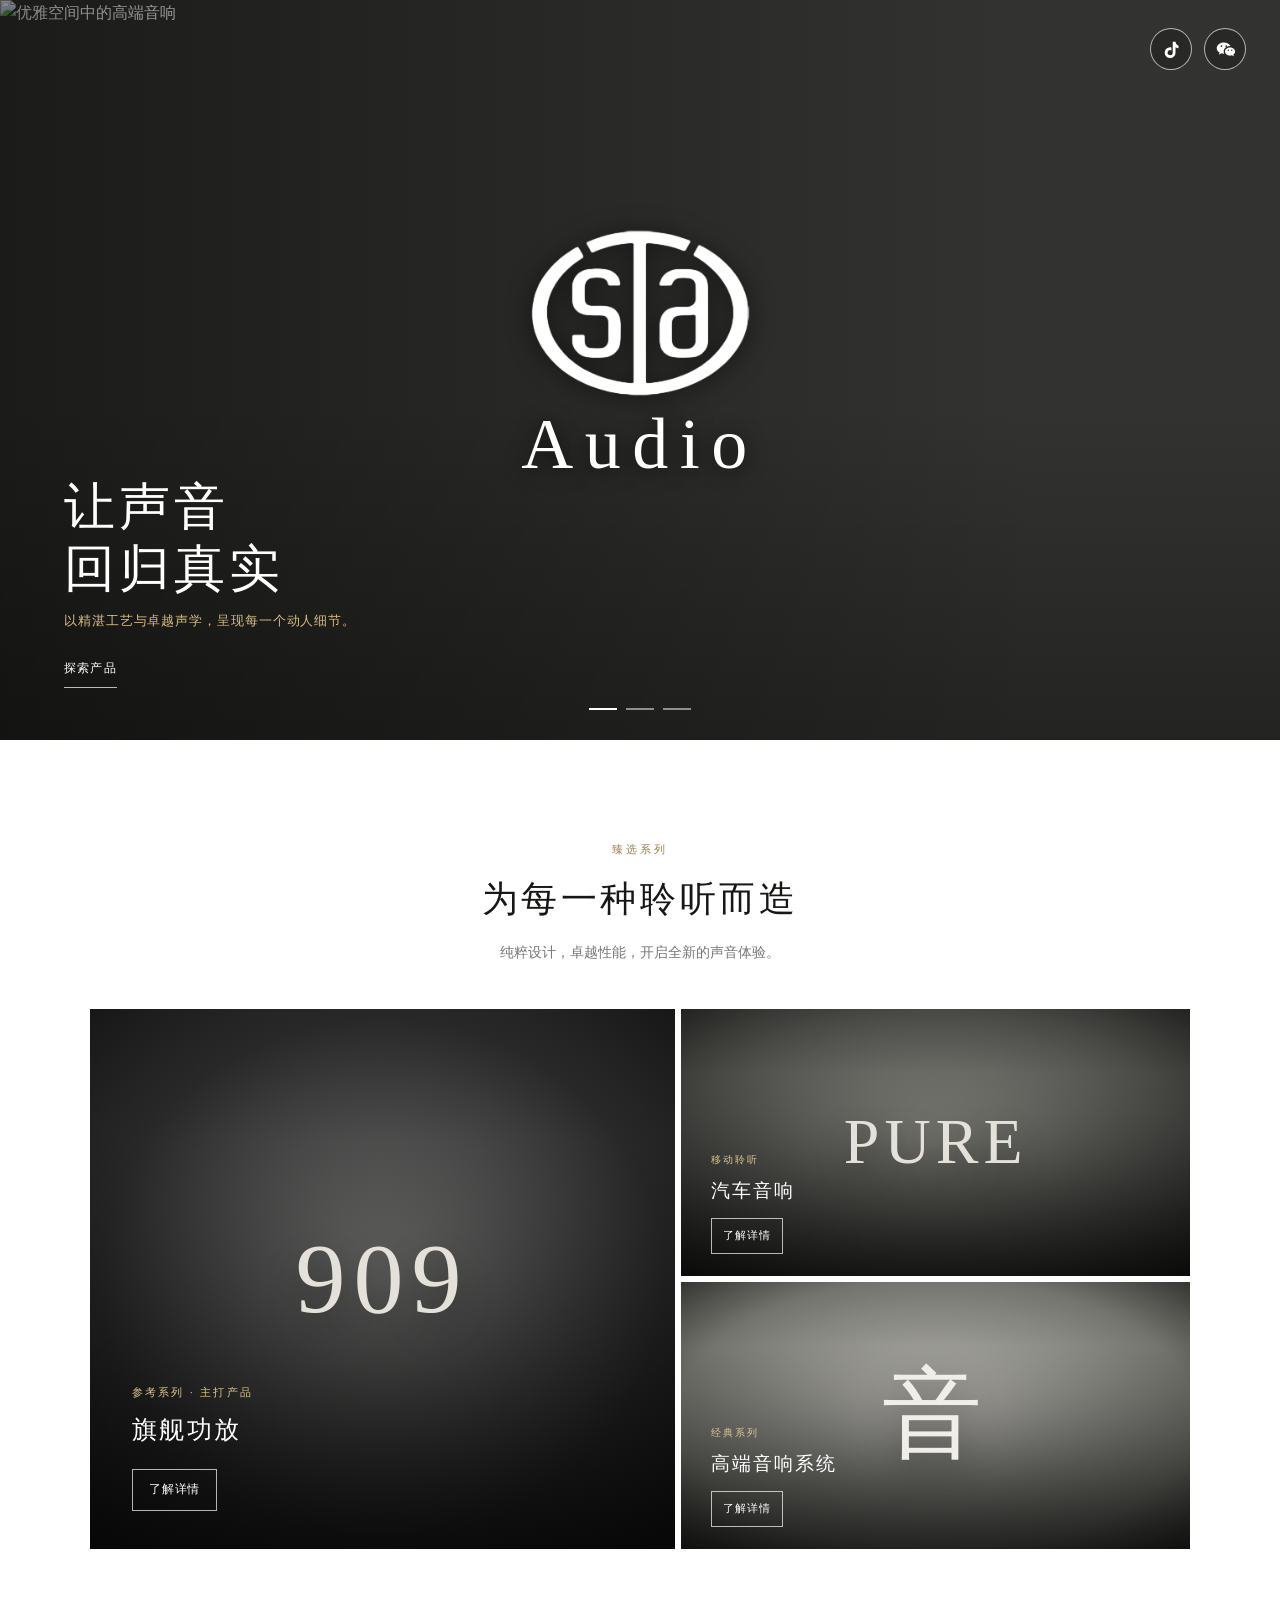
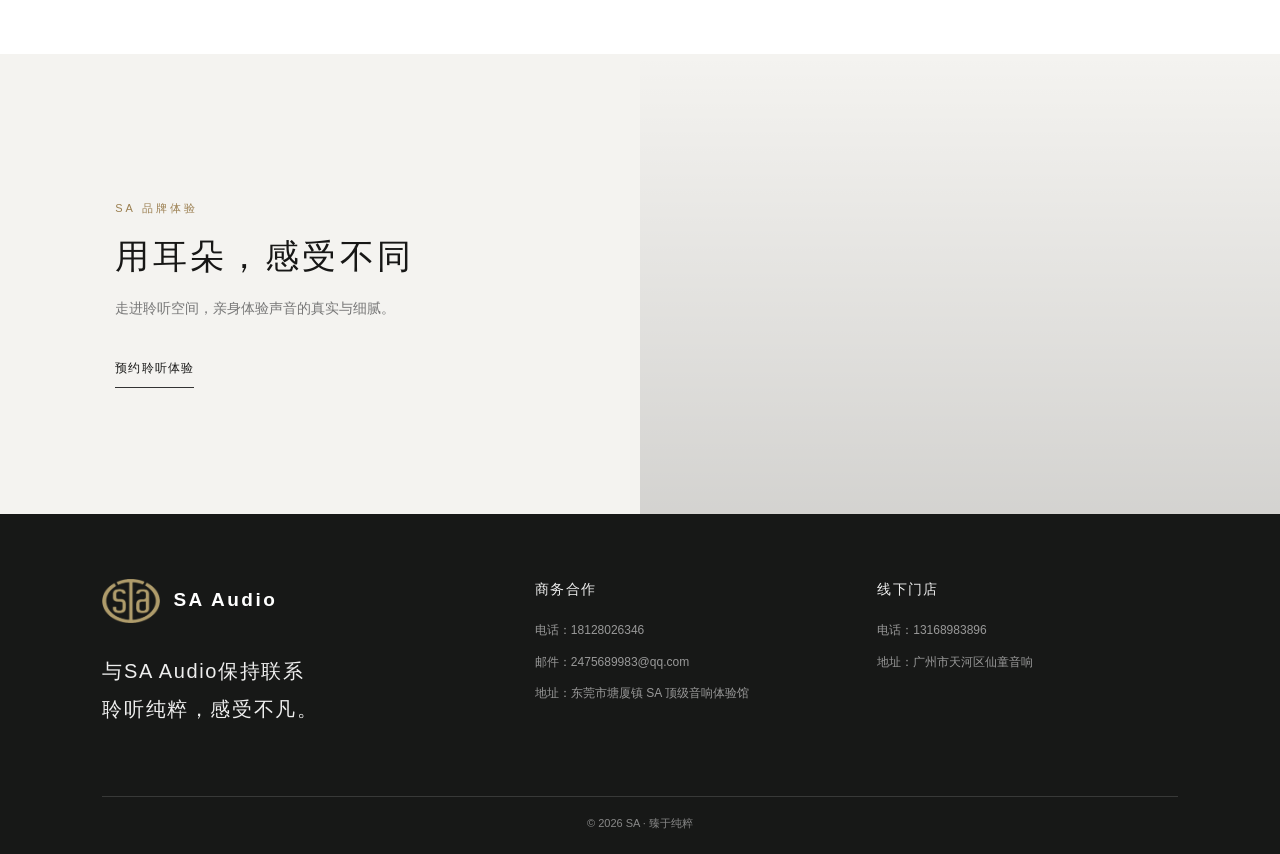
==== index.html @ 5823b345 "Add files via upload" ====
<!doctype html>
<html lang="zh-CN">
<head>
  <meta charset="utf-8">
  <meta name="viewport" content="width=device-width, initial-scale=1">
  <title>SA｜臻于纯粹</title>
  <link rel="stylesheet" href="style.css">
</head>
<body>
  <main id="top">
    <section class="hero-slide" id="home-audio" data-carousel aria-label="家庭音响">
      <img class="slide-image" src="https://images.unsplash.com/photo-1600210492486-724fe5c67fb0?auto=format&fit=crop&w=2200&q=85" alt="优雅空间中的高端音响">
      <div class="shade"></div>
      <div class="hero-social" aria-label="社交平台">
        <button type="button" aria-label="抖音" title="抖音"><svg viewBox="0 0 24 24" aria-hidden="true"><path d="M16.6 3c.3 2.2 1.5 3.7 3.4 4.5v3.2a9 9 0 0 1-3.4-1.3v6.2a6.2 6.2 0 1 1-6.2-6.2c.5 0 1 .1 1.5.2v3.4a2.9 2.9 0 1 0 1.5 2.6V3h3.2Z"/></svg></button>
        <button type="button" aria-label="微信" title="微信"><svg viewBox="0 0 24 24" aria-hidden="true"><path d="M10.2 4C5.7 4 2 6.9 2 10.5c0 2 1.2 3.8 3.2 5l-.8 2.4 2.9-1.5c.9.2 1.8.4 2.8.4h.4a5.7 5.7 0 0 1-.6-2.5c0-3.4 3.3-6.2 7.3-6.2h.6C16.5 5.7 13.6 4 10.2 4Zm-2.8 5.1a1 1 0 1 1 0-2 1 1 0 0 1 0 2Zm5.4 0a1 1 0 1 1 0-2 1 1 0 0 1 0 2Zm4.4.5c-3.2 0-5.8 2-5.8 4.6s2.6 4.6 5.8 4.6c.7 0 1.4-.1 2-.3l2.4 1.2-.7-1.9c1.3-.8 2.1-2.1 2.1-3.6 0-2.6-2.6-4.6-5.8-4.6Zm-1.9 4a.8.8 0 1 1 0-1.6.8.8 0 0 1 0 1.6Zm3.8 0a.8.8 0 1 1 0-1.6.8.8 0 0 1 0 1.6Z"/></svg></button>
      </div>
      <div class="hero-brand"><img src="images/SA_logo.png" alt="SA 标志"><span class="hero-brand-name">Audio</span></div>
      <div class="hero-copy"><h1>让声音<br>回归真实</h1><p>以精湛工艺与卓越声学，呈现每一个动人细节。</p><a class="light-link" href="#products">探索产品</a></div>
      <div class="dots"></div>
    </section>
    <section class="products" id="products">
      <div class="section-heading"><p class="eyebrow">臻选系列</p><h2>为每一种聆听而造</h2><p>纯粹设计，卓越性能，开启全新的声音体验。</p></div>
      <div class="product-showcase">
        <article class="product-card product-featured"><div class="product-art art-one"><span>909</span></div><div class="product-info"><p>参考系列 · 主打产品</p><h3>旗舰功放</h3><a href="products/amplifier.html" class="detail-button">了解详情</a></div></article>
        <div class="product-side">
          <article class="product-card product-secondary product-third"><div class="product-art art-three"><span>PURE</span></div><div class="product-info"><p>移动聆听</p><h3>汽车音响</h3><a href="products/car-audio.html" class="detail-button">了解详情</a></div></article>
          <article class="product-card product-secondary product-second"><div class="product-art art-two"><span>音</span></div><div class="product-info"><p>经典系列</p><h3>高端音响系统</h3><a href="products/speaker-system.html" class="detail-button">了解详情</a></div></article>
        </div>
      </div>
    </section>
    <section class="experience"><div class="experience-copy"><p class="eyebrow">SA 品牌体验</p><h2>用耳朵，感受不同</h2><p>走进聆听空间，亲身体验声音的真实与细腻。</p><a class="dark-link" href="#contact">预约聆听体验</a></div><div class="experience-image" role="img" aria-label="温暖舒适的聆听空间"></div></section>
  </main>
  <footer id="contact">
    <div class="footer-main">
      <div class="footer-brand-block"><a class="brand footer-brand" href="#top"><img src="images/SA_logo.png" alt="SA 标志"><span>SA Audio</span></a><p class="footer-slogan">与SA Audio保持联系<br>聆听纯粹，感受不凡。</p></div>
      <div class="footer-col"><h3>商务合作</h3><p>电话：18128026346</p><p>邮件：2475689983@qq.com</p><p>地址：东莞市塘厦镇 SA 顶级音响体验馆</p></div>
      <div class="footer-col"><h3>线下门店</h3><p>电话：13168983896</p><p>地址：广州市天河区仙童音响</p></div>
    </div>
    <div class="footer-bottom"><span>© 2026 SA · 臻于纯粹</span></div>
  </footer>
  <script src="script.js" defer></script>
</body>
</html>
---- style.css ----
*{box-sizing:border-box}
html{scroll-behavior:smooth}
body{margin:0;color:#171716;background:#fff;font-family:"Microsoft YaHei",Arial,sans-serif;line-height:1.6}
a{color:inherit;text-decoration:none}
.brand{display:flex;align-items:center;gap:13px;font-size:19px;font-weight:600;letter-spacing:.13em}
.brand img{width:58px;height:58px;object-fit:contain;filter:brightness(0) saturate(100%) invert(67%) sepia(17%) saturate(755%) hue-rotate(5deg) brightness(91%) contrast(86%)}
.brand small{display:block;font-size:9px;font-weight:400;letter-spacing:.18em;color:#aaa}
.hero-slide{height:min(740px,68vw);min-height:510px;position:relative;overflow:hidden;background:#343432;color:white}
.slide-image{position:absolute;width:100%;height:100%;inset:0;object-fit:cover;transition:opacity .5s}
.shade{position:absolute;inset:0;background:linear-gradient(90deg,rgba(0,0,0,.48),rgba(0,0,0,.03) 80%),linear-gradient(0deg,rgba(0,0,0,.3),transparent 45%)}
.hero-social{position:absolute;z-index:3;top:28px;right:34px;display:flex;gap:12px}
.hero-social button{width:42px;height:42px;display:grid;place-items:center;border:1px solid #ffffffa8;border-radius:50%;background:#0003;color:#fff;cursor:default;transition:background .2s}
.hero-social button:hover{background:#ffffff25}
.hero-social svg{width:21px;height:21px;fill:currentColor}
.hero-copy{position:absolute;left:5%;bottom:7%;max-width:440px;z-index:1}
.eyebrow{font-size:11px;letter-spacing:.28em;text-transform:uppercase}
.hero-copy .eyebrow{color:#e6d6b8;font-size:10px}
.hero-copy h1{font-weight:300;font-size:clamp(34px,4vw,54px);letter-spacing:.08em;line-height:1.2;margin:12px 0}
.hero-copy>p:not(.eyebrow){font-size:13px;letter-spacing:.07em;color:#eee;margin:0 0 18px}
.hero-copy>p:not(.eyebrow){color:#d8bd82}
.light-link,.dark-link{display:inline-block;padding:9px 0;border-bottom:1px solid rgba(255,255,255,.7);font-size:12px;letter-spacing:.1em}
.light-link span{margin-left:25px}
.hero-brand{position:absolute;left:50%;top:48%;transform:translate(-50%,-50%);display:flex;flex-direction:column;align-items:center;gap:12px;color:#fff;text-shadow:0 2px 20px rgba(0,0,0,.72);letter-spacing:.16em;font-size:clamp(42px,6vw,72px);font-weight:700;z-index:1}
.hero-brand img{width:clamp(130px,17vw,220px);height:auto;filter:brightness(0) invert(1) drop-shadow(0 2px 12px rgba(0,0,0,.55))}
.hero-brand .hero-brand-name{font-family:"Bodoni MT",Didot,"Times New Roman",serif;font-size:inherit;font-weight:400;line-height:1;letter-spacing:.16em}
.dots{position:absolute;left:50%;bottom:30px;transform:translateX(-50%);display:flex;gap:9px;z-index:2}
.dots button{width:28px;height:2px;border:0;background:#ffffff80;padding:0;cursor:pointer}
.dots button.active{background:#fff}
.products{padding:90px 7% 105px}
.section-heading{text-align:center;margin:0 auto 45px}
.section-heading .eyebrow,.experience .eyebrow{color:#9b7f50}
.section-heading h2,.experience h2{font-size:36px;letter-spacing:.1em;font-weight:300;margin:10px 0}
.section-heading>p:last-child,.experience-copy>p:not(.eyebrow){color:#777;font-size:14px}
.product-showcase{max-width:1320px;height:540px;margin:auto;display:grid;grid-template-columns:1.15fr 1fr;gap:6px;overflow:hidden}
.product-showcase .product-card{position:relative;overflow:hidden;text-align:left;color:#fff;background:#262725}
.product-art{position:absolute;inset:0;display:grid;place-items:center;overflow:hidden;background:#282927}
.product-art:after{content:"";position:absolute;inset:0;background:linear-gradient(0deg,rgba(0,0,0,.72),rgba(0,0,0,.04) 76%)}
.product-art span{position:relative;z-index:1;font-family:Georgia,serif;font-size:clamp(65px,8vw,100px);letter-spacing:.08em;color:#e4e1da;text-shadow:0 15px 35px #0005}
.art-one{background:radial-gradient(ellipse,#7a7b79,#292a29 68%,#171817)}
.art-two{background:radial-gradient(ellipse,#c8c7c1,#797973 72%,#373834)}
.art-two span{color:#f0eee8}
.art-three{background:radial-gradient(ellipse,#96968f,#4b4c48 70%,#242522)}
.art-three span{font-size:clamp(40px,5vw,66px)}
.product-info{position:absolute;z-index:2;left:42px;bottom:38px}
.product-info p{font-size:11px;letter-spacing:.2em;color:#dcc68f;margin:0 0 8px}
.product-info h3{font-size:25px;letter-spacing:.1em;font-weight:400;margin:0 0 20px}
.detail-button{display:inline-flex;align-items:center;gap:28px;border:1px solid #ffffffb0;color:#fff;padding:10px 16px;font-size:12px;letter-spacing:.08em;transition:background .2s,color .2s}
.detail-button:hover{background:#fff;color:#222}
.product-side{display:grid;grid-template-rows:1fr 1fr;gap:6px;min-height:0}
.product-side .product-card{min-height:0}
.product-secondary .product-info{left:30px;right:16px;bottom:22px}
.product-secondary .product-info h3{font-size:19px;margin-bottom:12px}
.product-secondary .product-info p{font-size:10px}
.product-secondary .detail-button{padding:8px 11px;gap:18px;font-size:11px}
.experience{display:grid;grid-template-columns:1fr 1fr;min-height:460px;background:#f4f3f0}
.experience-copy{padding:80px 10% 70px 18%;align-self:center}
.experience h2{font-size:34px}
.dark-link{border-color:#333;margin-top:16px}
.experience-image{background:linear-gradient(0deg,#0002,#0000),url('https://images.unsplash.com/photo-1600210492486-724fe5c67fb0?auto=format&fit=crop&w=1400&q=85') center/cover}
footer{background:#171817;color:#eee;padding:58px 8% 22px}
.footer-main{display:grid;grid-template-columns:1.3fr 1fr 1fr;gap:42px;padding-bottom:48px}
.footer-brand{color:#fff}
.footer-slogan{font-size:20px;line-height:1.9;font-weight:300;letter-spacing:.08em;margin-top:22px}
.footer-col h3{font-weight:400;letter-spacing:.1em;font-size:14px;margin:6px 0 20px}
.footer-col a,.footer-col p{display:block;font-size:12px;color:#bdbdb9;margin:10px 0;line-height:1.8}
.footer-col p{color:#999}
.footer-col a:hover{color:#d8bd82}
.footer-bottom{border-top:1px solid #ffffff24;padding-top:18px;display:flex;justify-content:space-between;color:#888;font-size:11px}
.footer-bottom{justify-content:center;text-align:center}
@media(max-width:760px){
  .hero-slide{min-height:570px;height:78vh;max-height:740px}
  .hero-social{top:18px;right:18px;gap:9px}
  .hero-social button{width:38px;height:38px}
  .hero-copy{left:7%;right:7%;bottom:8%}
  .hero-copy h1{font-size:34px}
  .hero-brand{font-size:44px;top:42%}
  .hero-brand img{width:145px}
  .dots{bottom:22px}
  .products{padding:70px 6% 78px}
  .section-heading{margin-bottom:32px}
  .section-heading h2,.experience h2{font-size:28px}
  .product-showcase{height:auto;grid-template-columns:1fr;gap:8px}
  .product-featured{height:360px}
  .product-side{height:520px;gap:8px}
  .product-info{left:24px;bottom:24px}
  .product-info h3{font-size:22px}
  .product-secondary .product-info{left:20px;bottom:16px}
  .product-secondary .product-info h3{font-size:17px}
  .product-secondary .detail-button{padding:7px 9px;gap:12px;font-size:10px}
  .experience{grid-template-columns:1fr}
  .experience-copy{padding:58px 8%}
  .experience-image{height:290px}
  footer{padding:44px 7% 20px}
  .footer-main{grid-template-columns:1fr 1fr;gap:26px}
  .footer-brand-block{grid-column:1/-1}
  .footer-slogan{font-size:18px}
  .footer-bottom{gap:12px;flex-direction:column}
}
@media(max-width:420px){
  .hero-slide{min-height:540px;height:88svh}
  .hero-brand{top:39%;font-size:38px;gap:8px}
  .hero-brand img{width:122px}
  .hero-copy h1{font-size:30px;letter-spacing:.04em}
  .hero-copy>p:not(.eyebrow){font-size:12px}
  .hero-social{top:14px;right:14px}
  .products{padding-left:18px;padding-right:18px}
  .section-heading h2{font-size:25px;letter-spacing:.04em}
  .section-heading>p:last-child{font-size:12px}
  .product-featured{height:320px}
  .product-side{height:460px}
  .product-info{left:18px;bottom:18px}
  .product-info h3{font-size:20px}
  .product-secondary .product-info{left:16px;right:12px;bottom:14px}
  .experience-copy{padding-left:22px;padding-right:22px}
  .footer-main{grid-template-columns:1fr;gap:18px}
  .footer-brand-block{grid-column:auto}
  .footer-col h3{margin-bottom:10px}
}
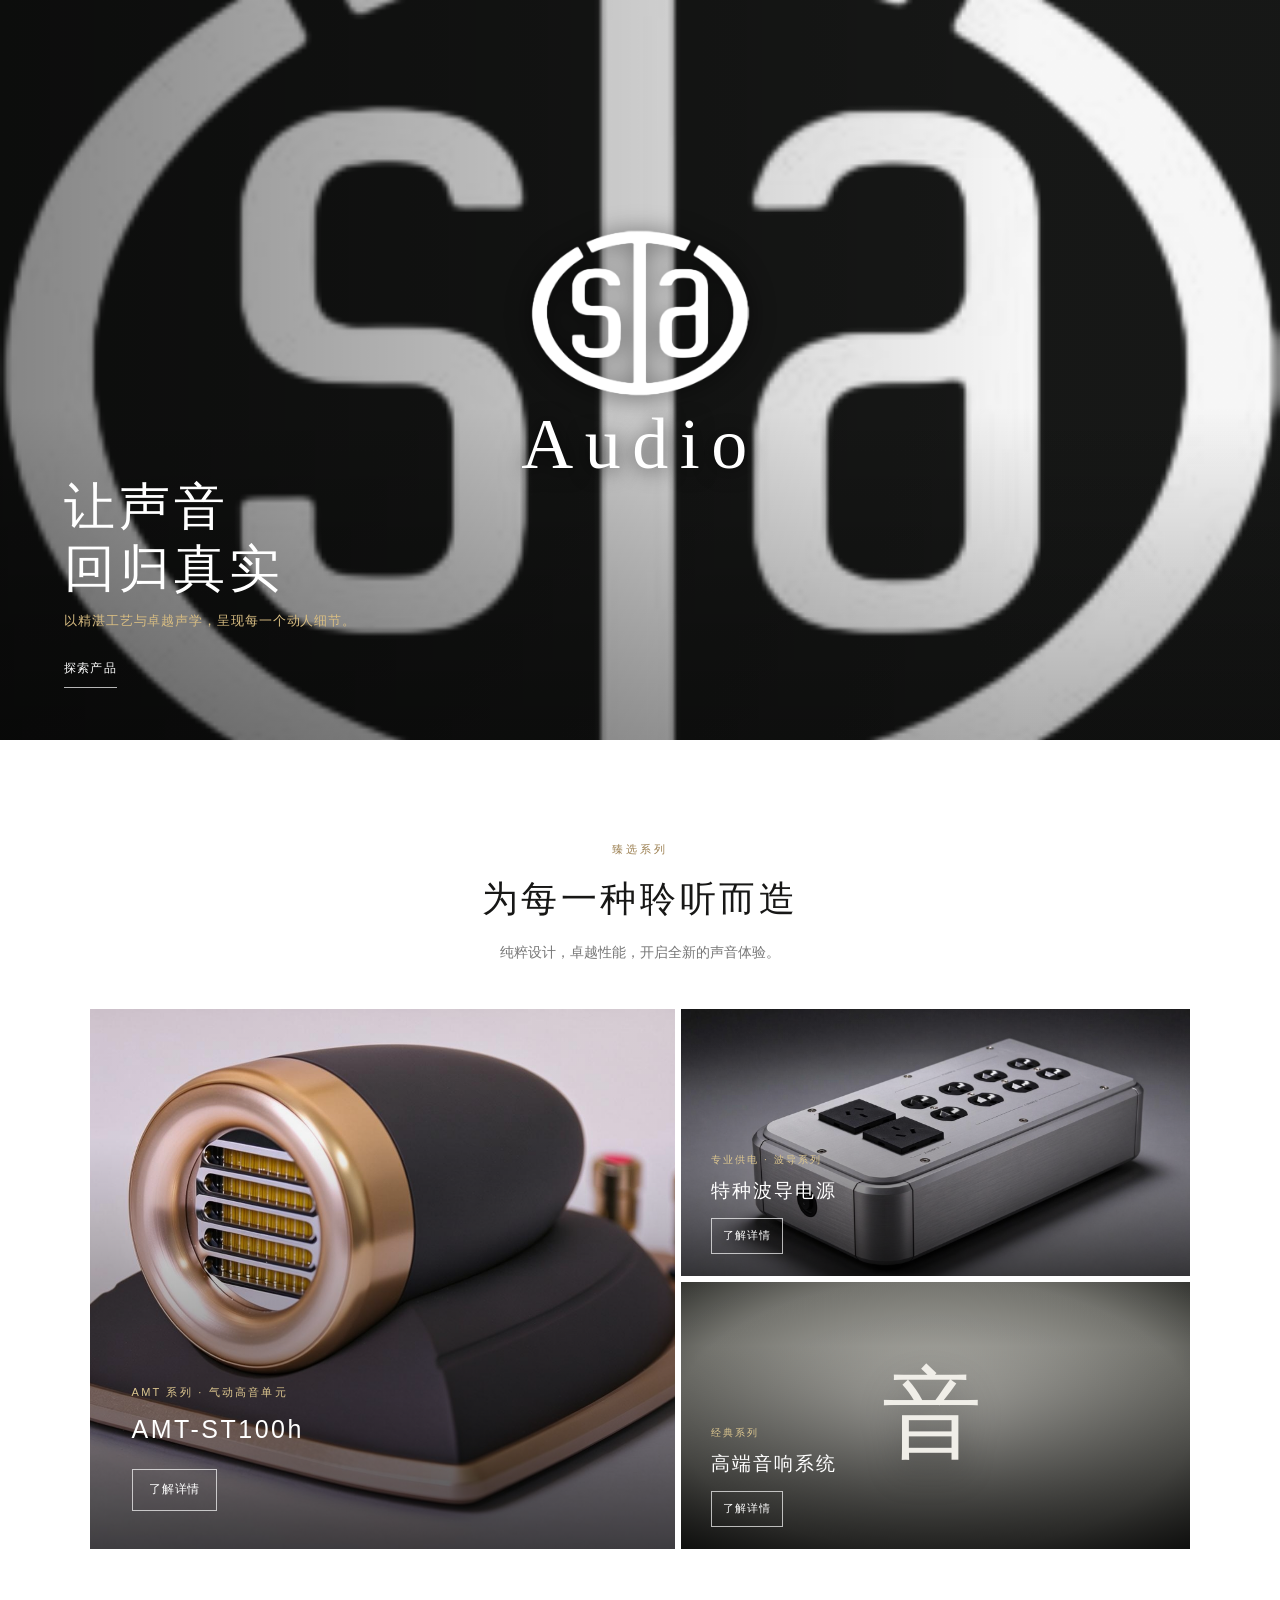
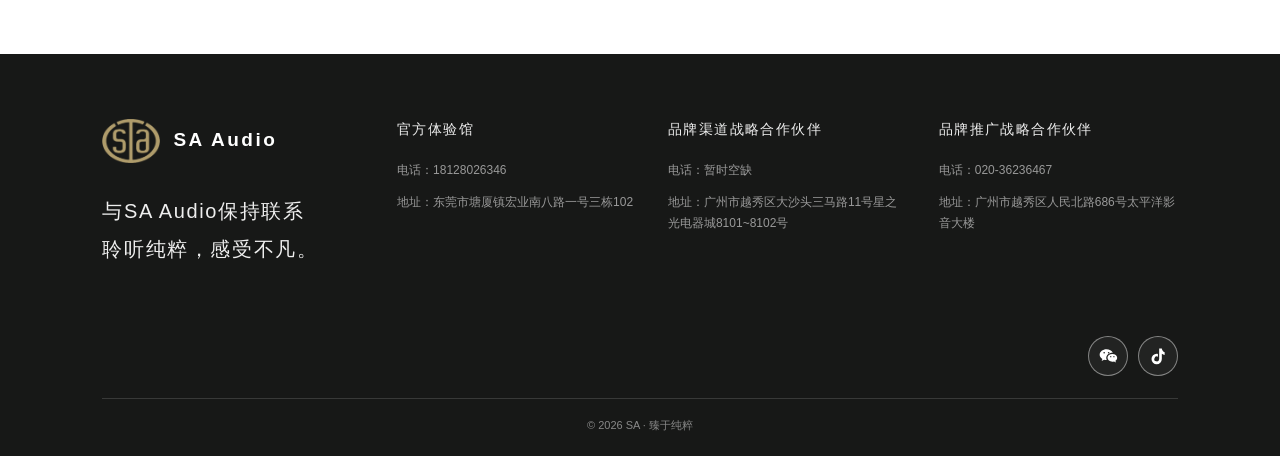
==== commit e04b7392: "网页升级" ====
--- a/index.html
+++ b/index.html
@@ -8,35 +8,37 @@
 </head>
 <body>
   <main id="top">
-    <section class="hero-slide" id="home-audio" data-carousel aria-label="家庭音响">
-      <img class="slide-image" src="https://images.unsplash.com/photo-1600210492486-724fe5c67fb0?auto=format&fit=crop&w=2200&q=85" alt="优雅空间中的高端音响">
+    <section class="hero-slide" id="home-audio" aria-label="SA Audio 品牌视频">
+      <video class="hero-video" autoplay muted loop playsinline preload="metadata" poster="images/SA_logo.png" aria-label="SA Audio 品牌宣传视频">
+        <source src="images/sa-home-hero.mp4" type="video/mp4">
+      </video>
       <div class="shade"></div>
-      <div class="hero-social" aria-label="社交平台">
-        <button type="button" aria-label="抖音" title="抖音"><svg viewBox="0 0 24 24" aria-hidden="true"><path d="M16.6 3c.3 2.2 1.5 3.7 3.4 4.5v3.2a9 9 0 0 1-3.4-1.3v6.2a6.2 6.2 0 1 1-6.2-6.2c.5 0 1 .1 1.5.2v3.4a2.9 2.9 0 1 0 1.5 2.6V3h3.2Z"/></svg></button>
-        <button type="button" aria-label="微信" title="微信"><svg viewBox="0 0 24 24" aria-hidden="true"><path d="M10.2 4C5.7 4 2 6.9 2 10.5c0 2 1.2 3.8 3.2 5l-.8 2.4 2.9-1.5c.9.2 1.8.4 2.8.4h.4a5.7 5.7 0 0 1-.6-2.5c0-3.4 3.3-6.2 7.3-6.2h.6C16.5 5.7 13.6 4 10.2 4Zm-2.8 5.1a1 1 0 1 1 0-2 1 1 0 0 1 0 2Zm5.4 0a1 1 0 1 1 0-2 1 1 0 0 1 0 2Zm4.4.5c-3.2 0-5.8 2-5.8 4.6s2.6 4.6 5.8 4.6c.7 0 1.4-.1 2-.3l2.4 1.2-.7-1.9c1.3-.8 2.1-2.1 2.1-3.6 0-2.6-2.6-4.6-5.8-4.6Zm-1.9 4a.8.8 0 1 1 0-1.6.8.8 0 0 1 0 1.6Zm3.8 0a.8.8 0 1 1 0-1.6.8.8 0 0 1 0 1.6Z"/></svg></button>
-      </div>
       <div class="hero-brand"><img src="images/SA_logo.png" alt="SA 标志"><span class="hero-brand-name">Audio</span></div>
       <div class="hero-copy"><h1>让声音<br>回归真实</h1><p>以精湛工艺与卓越声学，呈现每一个动人细节。</p><a class="light-link" href="#products">探索产品</a></div>
-      <div class="dots"></div>
     </section>
     <section class="products" id="products">
       <div class="section-heading"><p class="eyebrow">臻选系列</p><h2>为每一种聆听而造</h2><p>纯粹设计，卓越性能，开启全新的声音体验。</p></div>
       <div class="product-showcase">
-        <article class="product-card product-featured"><div class="product-art art-one"><span>909</span></div><div class="product-info"><p>参考系列 · 主打产品</p><h3>旗舰功放</h3><a href="products/amplifier.html" class="detail-button">了解详情</a></div></article>
+        <article class="product-card product-featured"><div class="product-art art-st100h" role="img" aria-label="AMT-ST100h 气动高音单元"></div><div class="product-info"><p>AMT 系列 · 气动高音单元</p><h3>AMT-ST100h</h3><a href="products/amt-st100h.html" class="detail-button">了解详情</a></div></article>
         <div class="product-side">
-          <article class="product-card product-secondary product-third"><div class="product-art art-three"><span>PURE</span></div><div class="product-info"><p>移动聆听</p><h3>汽车音响</h3><a href="products/car-audio.html" class="detail-button">了解详情</a></div></article>
+          <article class="product-card product-secondary product-third"><div class="product-art art-power" role="img" aria-label="特种波导电源"></div><div class="product-info"><p>专业供电 · 波导系列</p><h3>特种波导电源</h3><a href="products/special-waveguide-power.html" class="detail-button">了解详情</a></div></article>
           <article class="product-card product-secondary product-second"><div class="product-art art-two"><span>音</span></div><div class="product-info"><p>经典系列</p><h3>高端音响系统</h3><a href="products/speaker-system.html" class="detail-button">了解详情</a></div></article>
         </div>
       </div>
     </section>
-    <section class="experience"><div class="experience-copy"><p class="eyebrow">SA 品牌体验</p><h2>用耳朵，感受不同</h2><p>走进聆听空间，亲身体验声音的真实与细腻。</p><a class="dark-link" href="#contact">预约聆听体验</a></div><div class="experience-image" role="img" aria-label="温暖舒适的聆听空间"></div></section>
   </main>
   <footer id="contact">
     <div class="footer-main">
       <div class="footer-brand-block"><a class="brand footer-brand" href="#top"><img src="images/SA_logo.png" alt="SA 标志"><span>SA Audio</span></a><p class="footer-slogan">与SA Audio保持联系<br>聆听纯粹，感受不凡。</p></div>
-      <div class="footer-col"><h3>商务合作</h3><p>电话：18128026346</p><p>邮件：2475689983@qq.com</p><p>地址：东莞市塘厦镇 SA 顶级音响体验馆</p></div>
-      <div class="footer-col"><h3>线下门店</h3><p>电话：13168983896</p><p>地址：广州市天河区仙童音响</p></div>
+      <div class="footer-col"><h3>官方体验馆</h3><p>电话：18128026346</p><p>地址：东莞市塘厦镇宏业南八路一号三栋102</p></div>
+      <div class="footer-col"><h3>品牌渠道战略合作伙伴</h3><p>电话：暂时空缺</p><p>地址：广州市越秀区大沙头三马路11号星之光电器城8101~8102号</p></div>
+      <div class="footer-col"><h3>品牌推广战略合作伙伴</h3><p>电话：020-36236467</p><p>地址：广州市越秀区人民北路686号太平洋影音大楼</p></div>
     </div>
+    <div class="contact-social" aria-label="社交平台">
+      <button type="button" class="wechat-trigger" aria-label="微信视频号二维码" title="微信视频号"><svg viewBox="0 0 24 24" aria-hidden="true"><path d="M10.2 4C5.7 4 2 6.9 2 10.5c0 2 1.2 3.8 3.2 5l-.8 2.4 2.9-1.5c.9.2 1.8.4 2.8.4h.4a5.7 5.7 0 0 1-.6-2.5c0-3.4 3.3-6.2 7.3-6.2h.6C16.5 5.7 13.6 4 10.2 4Zm-2.8 5.1a1 1 0 1 1 0-2 1 1 0 0 1 0 2Zm5.4 0a1 1 0 1 1 0-2 1 1 0 0 1 0 2Zm4.4.5c-3.2 0-5.8 2-5.8 4.6s2.6 4.6 5.8 4.6c.7 0 1.4-.1 2-.3l2.4 1.2-.7-1.9c1.3-.8 2.1-2.1 2.1-3.6 0-2.6-2.6-4.6-5.8-4.6Zm-1.9 4a.8.8 0 1 1 0-1.6.8.8 0 0 1 0 1.6Zm3.8 0a.8.8 0 1 1 0-1.6.8.8 0 0 1 0 1.6Z"/></svg></button>
+      <a class="social-link" href="https://v.douyin.com/jvK3OM8DqbU/" target="_blank" rel="noopener noreferrer" aria-label="抖音" title="抖音"><svg viewBox="0 0 24 24" aria-hidden="true"><path d="M16.6 3c.3 2.2 1.5 3.7 3.4 4.5v3.2a9 9 0 0 1-3.4-1.3v6.2a6.2 6.2 0 1 1-6.2-6.2c.5 0 1 .1 1.5.2v3.4a2.9 2.9 0 1 0 1.5 2.6V3h3.2Z"/></svg></a>
+    </div>
+    <dialog class="wechat-modal" aria-label="SA 官方微信视频号二维码"><button class="wechat-close" type="button" aria-label="关闭">×</button><img src="images/wechat-channel.png" alt="SA 官方微信视频号二维码"><p>微信扫码关注 SA 官方视频号</p></dialog>
     <div class="footer-bottom"><span>© 2026 SA · 臻于纯粹</span></div>
   </footer>
   <script src="script.js" defer></script>
--- a/style.css
+++ b/style.css
@@ -6,12 +6,17 @@
 .brand img{width:58px;height:58px;object-fit:contain;filter:brightness(0) saturate(100%) invert(67%) sepia(17%) saturate(755%) hue-rotate(5deg) brightness(91%) contrast(86%)}
 .brand small{display:block;font-size:9px;font-weight:400;letter-spacing:.18em;color:#aaa}
 .hero-slide{height:min(740px,68vw);min-height:510px;position:relative;overflow:hidden;background:#343432;color:white}
-.slide-image{position:absolute;width:100%;height:100%;inset:0;object-fit:cover;transition:opacity .5s}
+.hero-video{position:absolute;width:100%;height:100%;inset:0;object-fit:cover;object-position:center;background:#171817}
 .shade{position:absolute;inset:0;background:linear-gradient(90deg,rgba(0,0,0,.48),rgba(0,0,0,.03) 80%),linear-gradient(0deg,rgba(0,0,0,.3),transparent 45%)}
-.hero-social{position:absolute;z-index:3;top:28px;right:34px;display:flex;gap:12px}
-.hero-social button{width:42px;height:42px;display:grid;place-items:center;border:1px solid #ffffffa8;border-radius:50%;background:#0003;color:#fff;cursor:default;transition:background .2s}
-.hero-social button:hover{background:#ffffff25}
-.hero-social svg{width:21px;height:21px;fill:currentColor}
+.contact-social{display:flex;justify-content:flex-end;gap:10px;margin:0 0 22px}
+.contact-social button,.contact-social .social-link{width:40px;height:40px;display:grid;place-items:center;border:1px solid #ffffff70;border-radius:50%;background:#ffffff0d;color:#fff;cursor:pointer;transition:background .2s}
+.contact-social button:hover,.contact-social .social-link:hover{background:#ffffff25}
+.contact-social svg{width:20px;height:20px;fill:currentColor}
+.wechat-modal{position:fixed;inset:0;margin:auto;border:0;border-radius:12px;padding:22px;background:#fff;color:#222;box-shadow:0 18px 70px #0005;width:min(90vw,390px);text-align:center}
+.wechat-modal::backdrop{background:#0009;backdrop-filter:blur(3px)}
+.wechat-modal img{display:block;width:100%;height:auto}
+.wechat-modal p{margin:12px 0 0;font-size:14px}
+.wechat-close{position:absolute;right:8px;top:8px;width:32px;height:32px;border:0;border-radius:50%;background:#eee;color:#333;font-size:24px;line-height:1;cursor:pointer}
 .hero-copy{position:absolute;left:5%;bottom:7%;max-width:440px;z-index:1}
 .eyebrow{font-size:11px;letter-spacing:.28em;text-transform:uppercase}
 .hero-copy .eyebrow{color:#e6d6b8;font-size:10px}
@@ -37,6 +42,8 @@
 .product-art:after{content:"";position:absolute;inset:0;background:linear-gradient(0deg,rgba(0,0,0,.72),rgba(0,0,0,.04) 76%)}
 .product-art span{position:relative;z-index:1;font-family:Georgia,serif;font-size:clamp(65px,8vw,100px);letter-spacing:.08em;color:#e4e1da;text-shadow:0 15px 35px #0005}
 .art-one{background:radial-gradient(ellipse,#7a7b79,#292a29 68%,#171817)}
+.art-st100h{background:#2b2929 url('images/productImg/AMT-ST100h/正侧面.png') center/cover no-repeat}
+.art-power{background:#292a2d url('images/productImg/特种波导电源/电源.jpg') center/cover no-repeat}
 .art-two{background:radial-gradient(ellipse,#c8c7c1,#797973 72%,#373834)}
 .art-two span{color:#f0eee8}
 .art-three{background:radial-gradient(ellipse,#96968f,#4b4c48 70%,#242522)}
@@ -58,7 +65,7 @@
 .dark-link{border-color:#333;margin-top:16px}
 .experience-image{background:linear-gradient(0deg,#0002,#0000),url('https://images.unsplash.com/photo-1600210492486-724fe5c67fb0?auto=format&fit=crop&w=1400&q=85') center/cover}
 footer{background:#171817;color:#eee;padding:58px 8% 22px}
-.footer-main{display:grid;grid-template-columns:1.3fr 1fr 1fr;gap:42px;padding-bottom:48px}
+.footer-main{display:grid;grid-template-columns:1.1fr repeat(3,minmax(0,1fr));gap:32px;padding-bottom:48px}
 .footer-brand{color:#fff}
 .footer-slogan{font-size:20px;line-height:1.9;font-weight:300;letter-spacing:.08em;margin-top:22px}
 .footer-col h3{font-weight:400;letter-spacing:.1em;font-size:14px;margin:6px 0 20px}
@@ -69,13 +76,10 @@
 .footer-bottom{justify-content:center;text-align:center}
 @media(max-width:760px){
   .hero-slide{min-height:570px;height:78vh;max-height:740px}
-  .hero-social{top:18px;right:18px;gap:9px}
-  .hero-social button{width:38px;height:38px}
   .hero-copy{left:7%;right:7%;bottom:8%}
   .hero-copy h1{font-size:34px}
   .hero-brand{font-size:44px;top:42%}
   .hero-brand img{width:145px}
-  .dots{bottom:22px}
   .products{padding:70px 6% 78px}
   .section-heading{margin-bottom:32px}
   .section-heading h2,.experience h2{font-size:28px}
@@ -91,18 +95,17 @@
   .experience-copy{padding:58px 8%}
   .experience-image{height:290px}
   footer{padding:44px 7% 20px}
-  .footer-main{grid-template-columns:1fr 1fr;gap:26px}
-  .footer-brand-block{grid-column:1/-1}
+  .footer-main{grid-template-columns:1fr;gap:18px}
+  .footer-brand-block{grid-column:auto}
   .footer-slogan{font-size:18px}
   .footer-bottom{gap:12px;flex-direction:column}
 }
 @media(max-width:420px){
-  .hero-slide{min-height:540px;height:88svh}
+  .hero-slide{min-height:540px;height:88svh;max-height:760px}
   .hero-brand{top:39%;font-size:38px;gap:8px}
   .hero-brand img{width:122px}
   .hero-copy h1{font-size:30px;letter-spacing:.04em}
   .hero-copy>p:not(.eyebrow){font-size:12px}
-  .hero-social{top:14px;right:14px}
   .products{padding-left:18px;padding-right:18px}
   .section-heading h2{font-size:25px;letter-spacing:.04em}
   .section-heading>p:last-child{font-size:12px}
@@ -112,7 +115,5 @@
   .product-info h3{font-size:20px}
   .product-secondary .product-info{left:16px;right:12px;bottom:14px}
   .experience-copy{padding-left:22px;padding-right:22px}
-  .footer-main{grid-template-columns:1fr;gap:18px}
-  .footer-brand-block{grid-column:auto}
   .footer-col h3{margin-bottom:10px}
 }
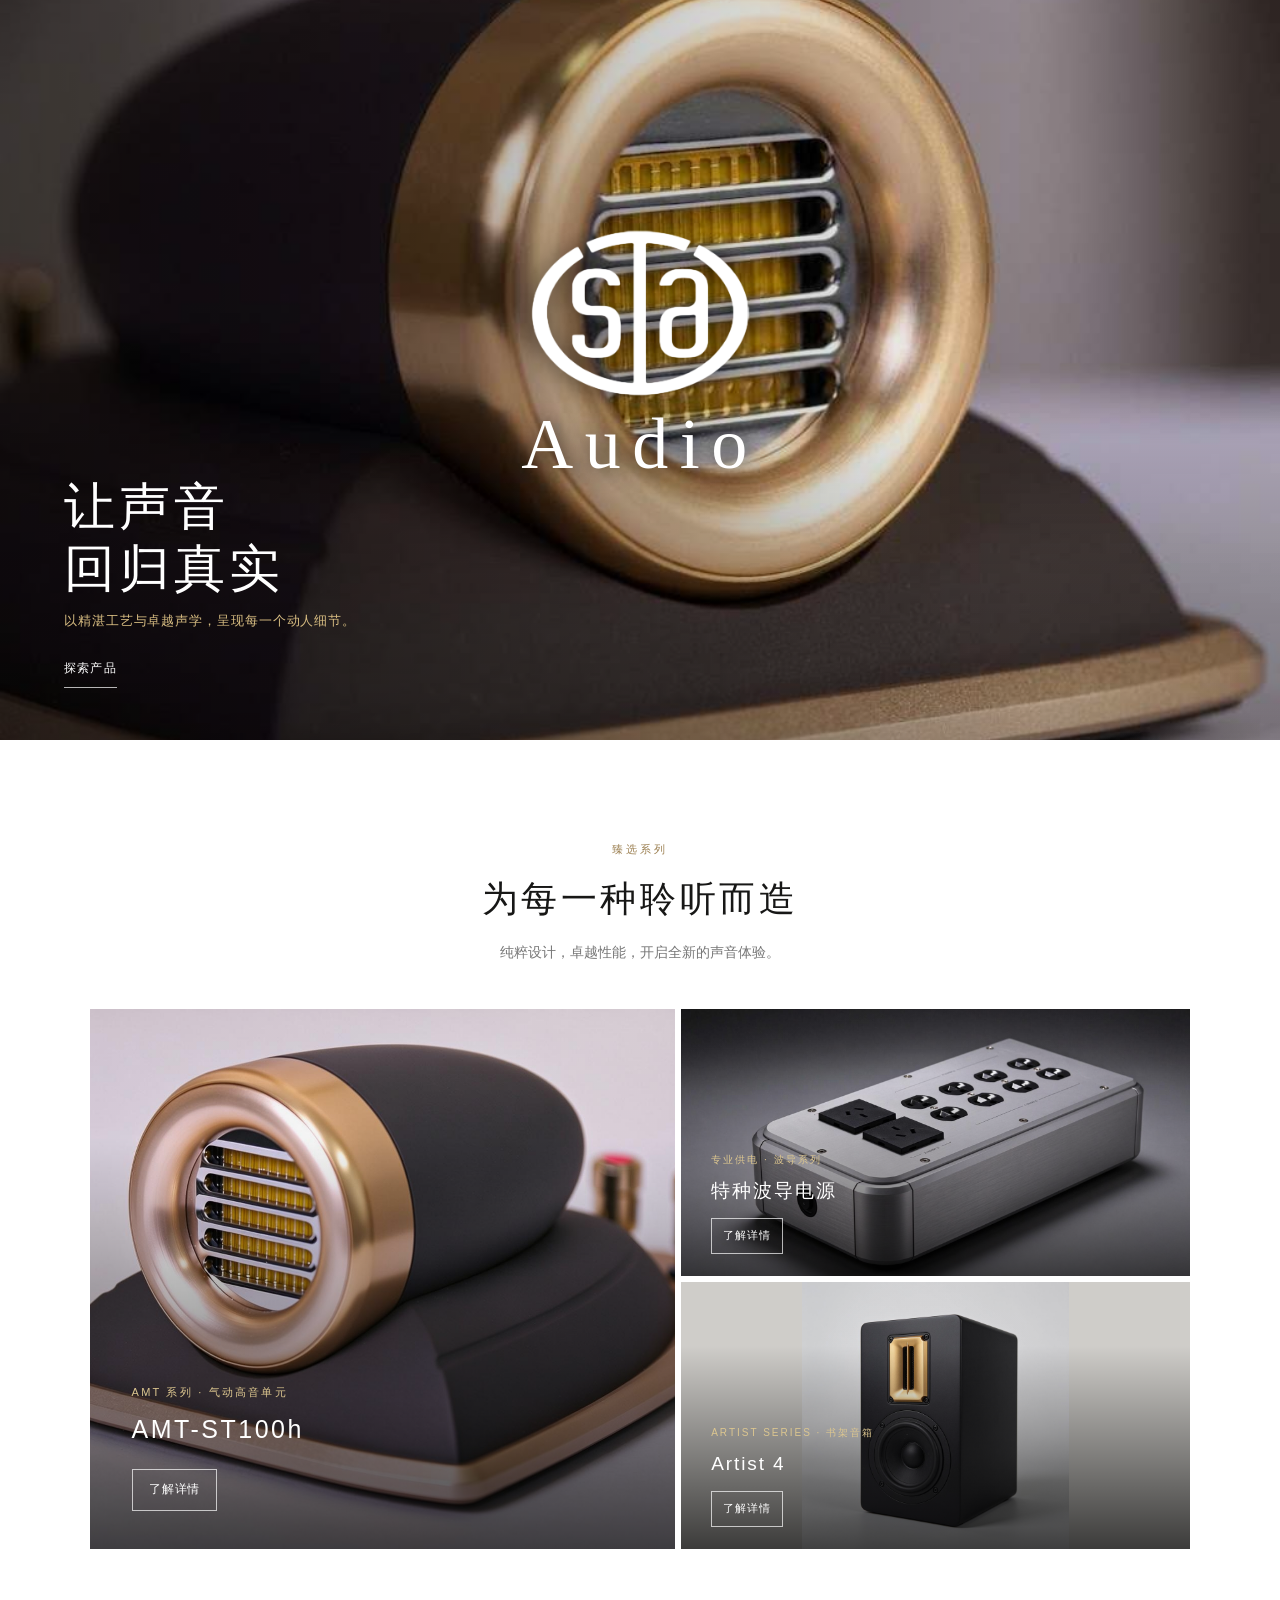
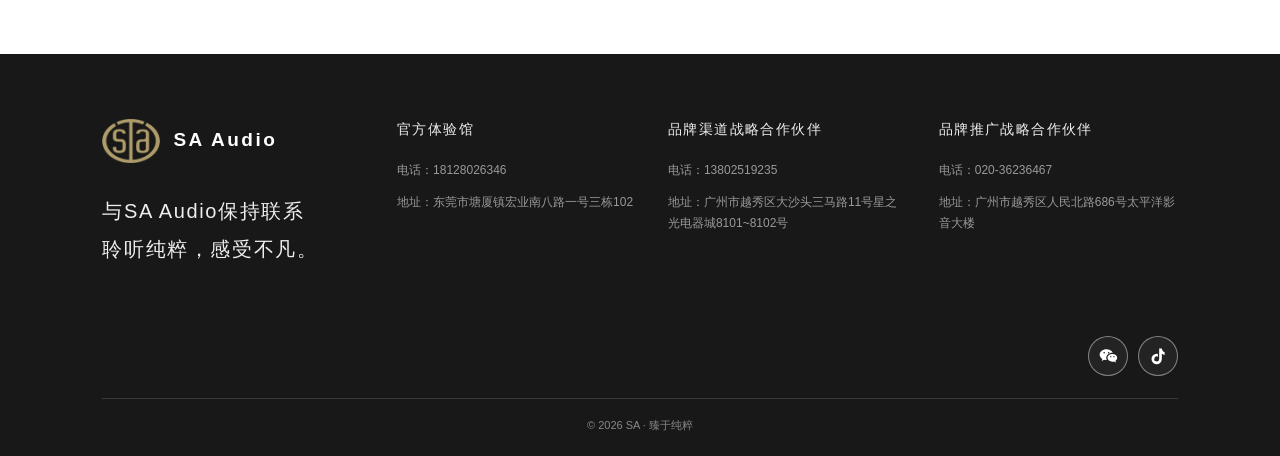
==== commit 508892bf: "添加新产品 4寸书架音箱" ====
--- a/index.html
+++ b/index.html
@@ -9,7 +9,7 @@
 <body>
   <main id="top">
     <section class="hero-slide" id="home-audio" aria-label="SA Audio 品牌视频">
-      <video class="hero-video" autoplay muted loop playsinline preload="metadata" poster="images/SA_logo.png" aria-label="SA Audio 品牌宣传视频">
+      <video class="hero-video" autoplay muted loop playsinline preload="metadata" poster="images/sa-home-poster.jpg" aria-label="SA Audio 品牌宣传视频">
         <source src="images/sa-home-hero.mp4" type="video/mp4">
       </video>
       <div class="shade"></div>
@@ -22,7 +22,7 @@
         <article class="product-card product-featured"><div class="product-art art-st100h" role="img" aria-label="AMT-ST100h 气动高音单元"></div><div class="product-info"><p>AMT 系列 · 气动高音单元</p><h3>AMT-ST100h</h3><a href="products/amt-st100h.html" class="detail-button">了解详情</a></div></article>
         <div class="product-side">
           <article class="product-card product-secondary product-third"><div class="product-art art-power" role="img" aria-label="特种波导电源"></div><div class="product-info"><p>专业供电 · 波导系列</p><h3>特种波导电源</h3><a href="products/special-waveguide-power.html" class="detail-button">了解详情</a></div></article>
-          <article class="product-card product-secondary product-second"><div class="product-art art-two"><span>音</span></div><div class="product-info"><p>经典系列</p><h3>高端音响系统</h3><a href="products/speaker-system.html" class="detail-button">了解详情</a></div></article>
+          <article class="product-card product-secondary product-second product-artist4"><div class="product-art art-artist4" role="img" aria-label="Artist 4 书架音箱"></div><div class="product-info"><p>ARTIST SERIES · 书架音箱</p><h3>Artist 4</h3><a href="products/artist-4.html" class="detail-button">了解详情</a></div></article>
         </div>
       </div>
     </section>
@@ -31,7 +31,7 @@
     <div class="footer-main">
       <div class="footer-brand-block"><a class="brand footer-brand" href="#top"><img src="images/SA_logo.png" alt="SA 标志"><span>SA Audio</span></a><p class="footer-slogan">与SA Audio保持联系<br>聆听纯粹，感受不凡。</p></div>
       <div class="footer-col"><h3>官方体验馆</h3><p>电话：18128026346</p><p>地址：东莞市塘厦镇宏业南八路一号三栋102</p></div>
-      <div class="footer-col"><h3>品牌渠道战略合作伙伴</h3><p>电话：暂时空缺</p><p>地址：广州市越秀区大沙头三马路11号星之光电器城8101~8102号</p></div>
+      <div class="footer-col"><h3>品牌渠道战略合作伙伴</h3><p>电话：13802519235</p><p>地址：广州市越秀区大沙头三马路11号星之光电器城8101~8102号</p></div>
       <div class="footer-col"><h3>品牌推广战略合作伙伴</h3><p>电话：020-36236467</p><p>地址：广州市越秀区人民北路686号太平洋影音大楼</p></div>
     </div>
     <div class="contact-social" aria-label="社交平台">
--- a/style.css
+++ b/style.css
@@ -5,7 +5,7 @@
 .brand{display:flex;align-items:center;gap:13px;font-size:19px;font-weight:600;letter-spacing:.13em}
 .brand img{width:58px;height:58px;object-fit:contain;filter:brightness(0) saturate(100%) invert(67%) sepia(17%) saturate(755%) hue-rotate(5deg) brightness(91%) contrast(86%)}
 .brand small{display:block;font-size:9px;font-weight:400;letter-spacing:.18em;color:#aaa}
-.hero-slide{height:min(740px,68vw);min-height:510px;position:relative;overflow:hidden;background:#343432;color:white}
+.hero-slide{height:min(740px,68vw);min-height:510px;position:relative;overflow:hidden;background:#343432 url('images/sa-home-poster.jpg') center/cover no-repeat;color:white}
 .hero-video{position:absolute;width:100%;height:100%;inset:0;object-fit:cover;object-position:center;background:#171817}
 .shade{position:absolute;inset:0;background:linear-gradient(90deg,rgba(0,0,0,.48),rgba(0,0,0,.03) 80%),linear-gradient(0deg,rgba(0,0,0,.3),transparent 45%)}
 .contact-social{display:flex;justify-content:flex-end;gap:10px;margin:0 0 22px}
@@ -44,6 +44,7 @@
 .art-one{background:radial-gradient(ellipse,#7a7b79,#292a29 68%,#171817)}
 .art-st100h{background:#2b2929 url('images/productImg/AMT-ST100h/正侧面.png') center/cover no-repeat}
 .art-power{background:#292a2d url('images/productImg/特种波导电源/电源.jpg') center/cover no-repeat}
+.art-artist4{background:#d7d5d1 url('images/productImg/artist-4-side.jpg') center/contain no-repeat}
 .art-two{background:radial-gradient(ellipse,#c8c7c1,#797973 72%,#373834)}
 .art-two span{color:#f0eee8}
 .art-three{background:radial-gradient(ellipse,#96968f,#4b4c48 70%,#242522)}
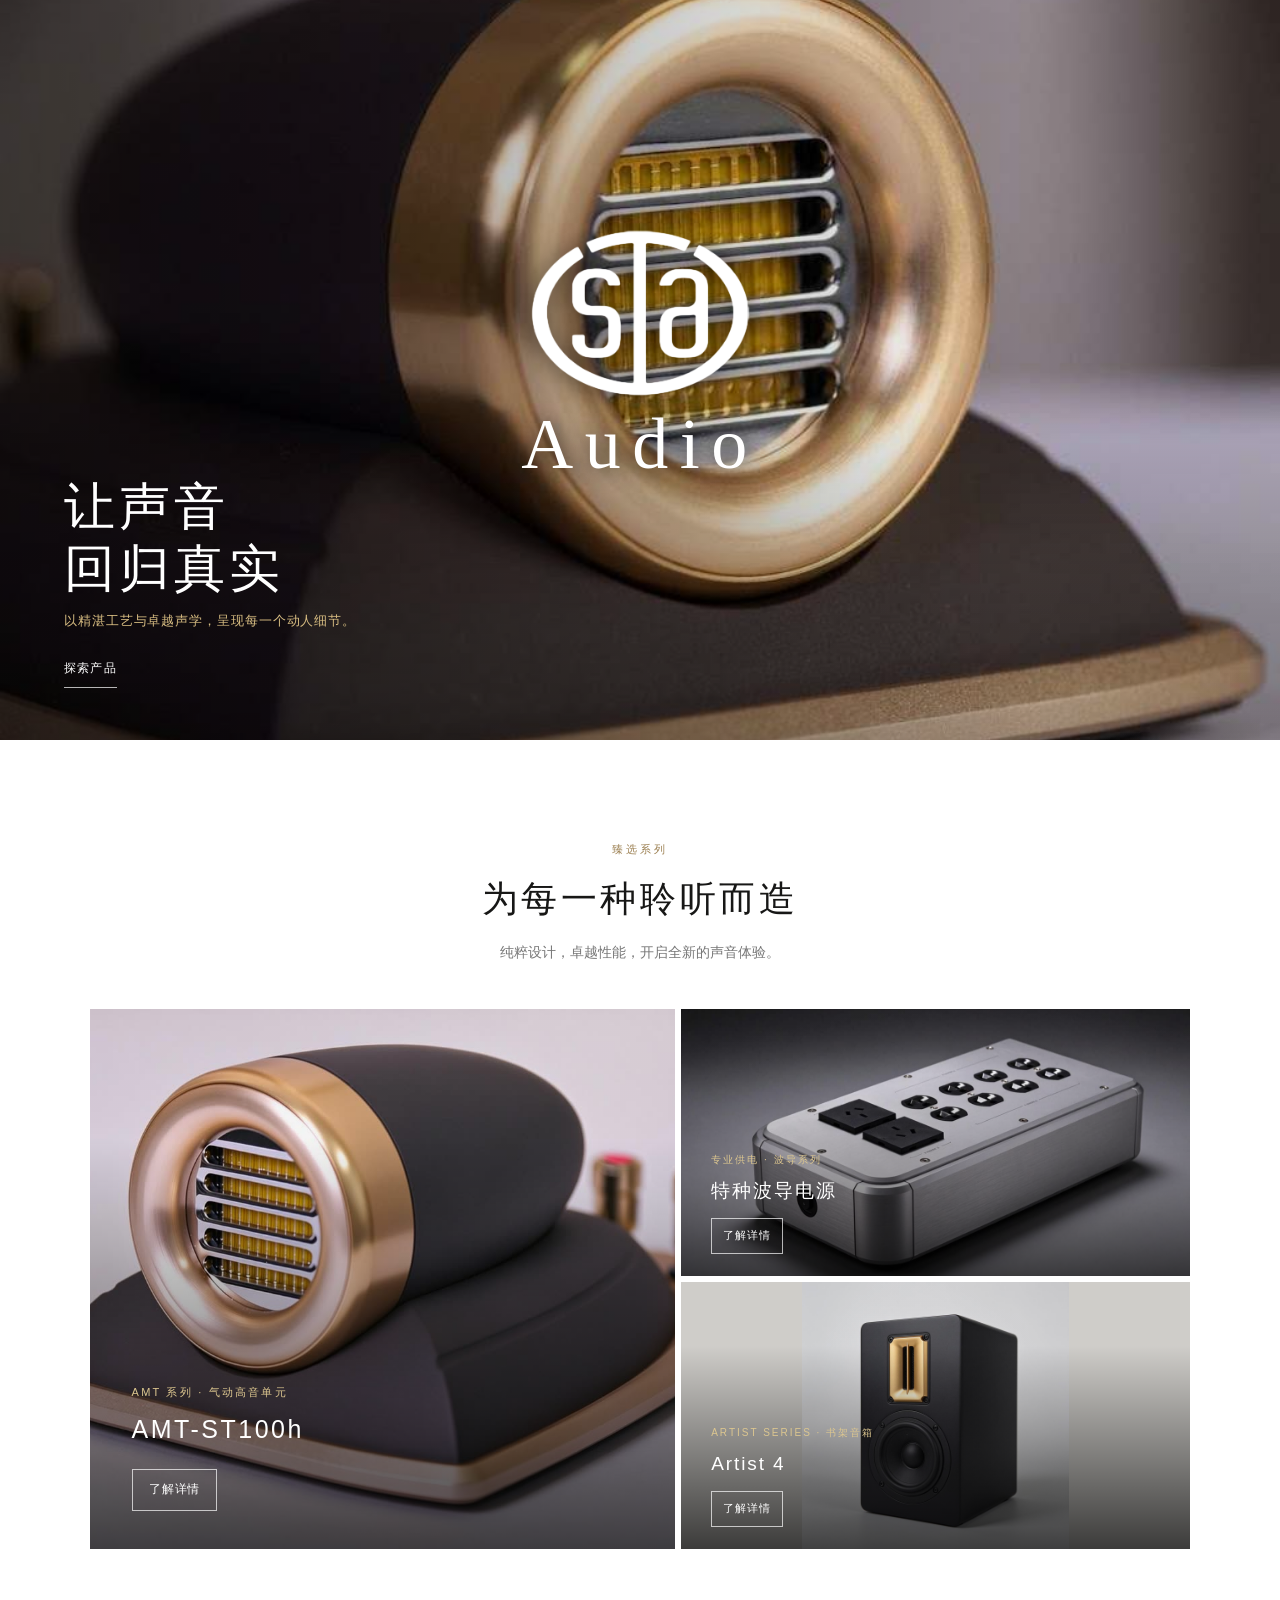
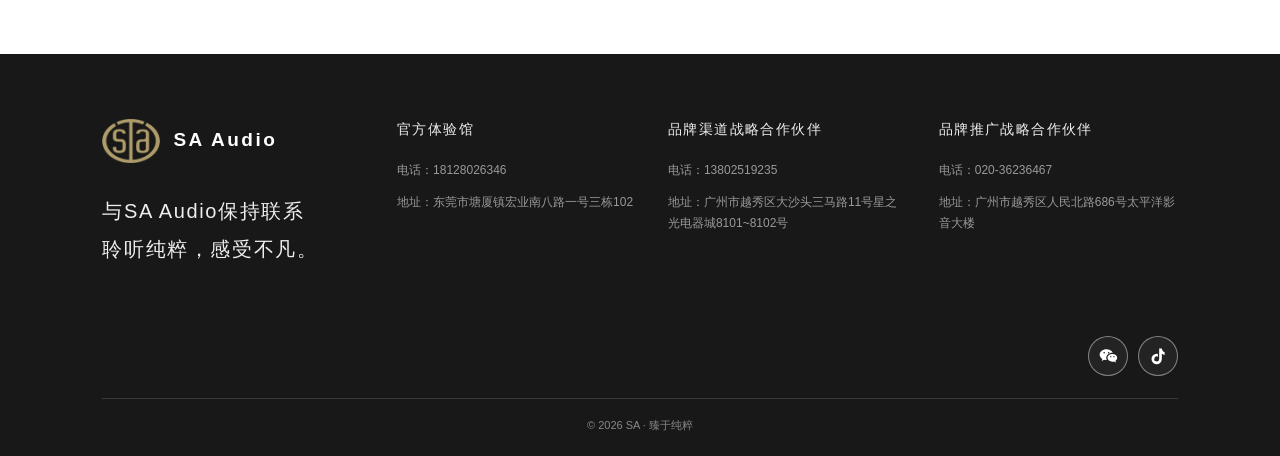
==== commit 4d0a4b40: "压缩图片，手机设置自动播放" ====
--- a/index.html
+++ b/index.html
@@ -9,7 +9,7 @@
 <body>
   <main id="top">
     <section class="hero-slide" id="home-audio" aria-label="SA Audio 品牌视频">
-      <video class="hero-video" autoplay muted loop playsinline preload="metadata" poster="images/sa-home-poster.jpg" aria-label="SA Audio 品牌宣传视频">
+      <video class="hero-video" autoplay muted loop playsinline webkit-playsinline x5-playsinline x5-video-player-type="h5" preload="auto" poster="images/sa-home-poster.jpg" aria-label="SA Audio 品牌宣传视频">
         <source src="images/sa-home-hero.mp4" type="video/mp4">
       </video>
       <div class="shade"></div>
--- a/style.css
+++ b/style.css
@@ -75,46 +75,3 @@
 .footer-col a:hover{color:#d8bd82}
 .footer-bottom{border-top:1px solid #ffffff24;padding-top:18px;display:flex;justify-content:space-between;color:#888;font-size:11px}
 .footer-bottom{justify-content:center;text-align:center}
-@media(max-width:760px){
-  .hero-slide{min-height:570px;height:78vh;max-height:740px}
-  .hero-copy{left:7%;right:7%;bottom:8%}
-  .hero-copy h1{font-size:34px}
-  .hero-brand{font-size:44px;top:42%}
-  .hero-brand img{width:145px}
-  .products{padding:70px 6% 78px}
-  .section-heading{margin-bottom:32px}
-  .section-heading h2,.experience h2{font-size:28px}
-  .product-showcase{height:auto;grid-template-columns:1fr;gap:8px}
-  .product-featured{height:360px}
-  .product-side{height:520px;gap:8px}
-  .product-info{left:24px;bottom:24px}
-  .product-info h3{font-size:22px}
-  .product-secondary .product-info{left:20px;bottom:16px}
-  .product-secondary .product-info h3{font-size:17px}
-  .product-secondary .detail-button{padding:7px 9px;gap:12px;font-size:10px}
-  .experience{grid-template-columns:1fr}
-  .experience-copy{padding:58px 8%}
-  .experience-image{height:290px}
-  footer{padding:44px 7% 20px}
-  .footer-main{grid-template-columns:1fr;gap:18px}
-  .footer-brand-block{grid-column:auto}
-  .footer-slogan{font-size:18px}
-  .footer-bottom{gap:12px;flex-direction:column}
-}
-@media(max-width:420px){
-  .hero-slide{min-height:540px;height:88svh;max-height:760px}
-  .hero-brand{top:39%;font-size:38px;gap:8px}
-  .hero-brand img{width:122px}
-  .hero-copy h1{font-size:30px;letter-spacing:.04em}
-  .hero-copy>p:not(.eyebrow){font-size:12px}
-  .products{padding-left:18px;padding-right:18px}
-  .section-heading h2{font-size:25px;letter-spacing:.04em}
-  .section-heading>p:last-child{font-size:12px}
-  .product-featured{height:320px}
-  .product-side{height:460px}
-  .product-info{left:18px;bottom:18px}
-  .product-info h3{font-size:20px}
-  .product-secondary .product-info{left:16px;right:12px;bottom:14px}
-  .experience-copy{padding-left:22px;padding-right:22px}
-  .footer-col h3{margin-bottom:10px}
-}
